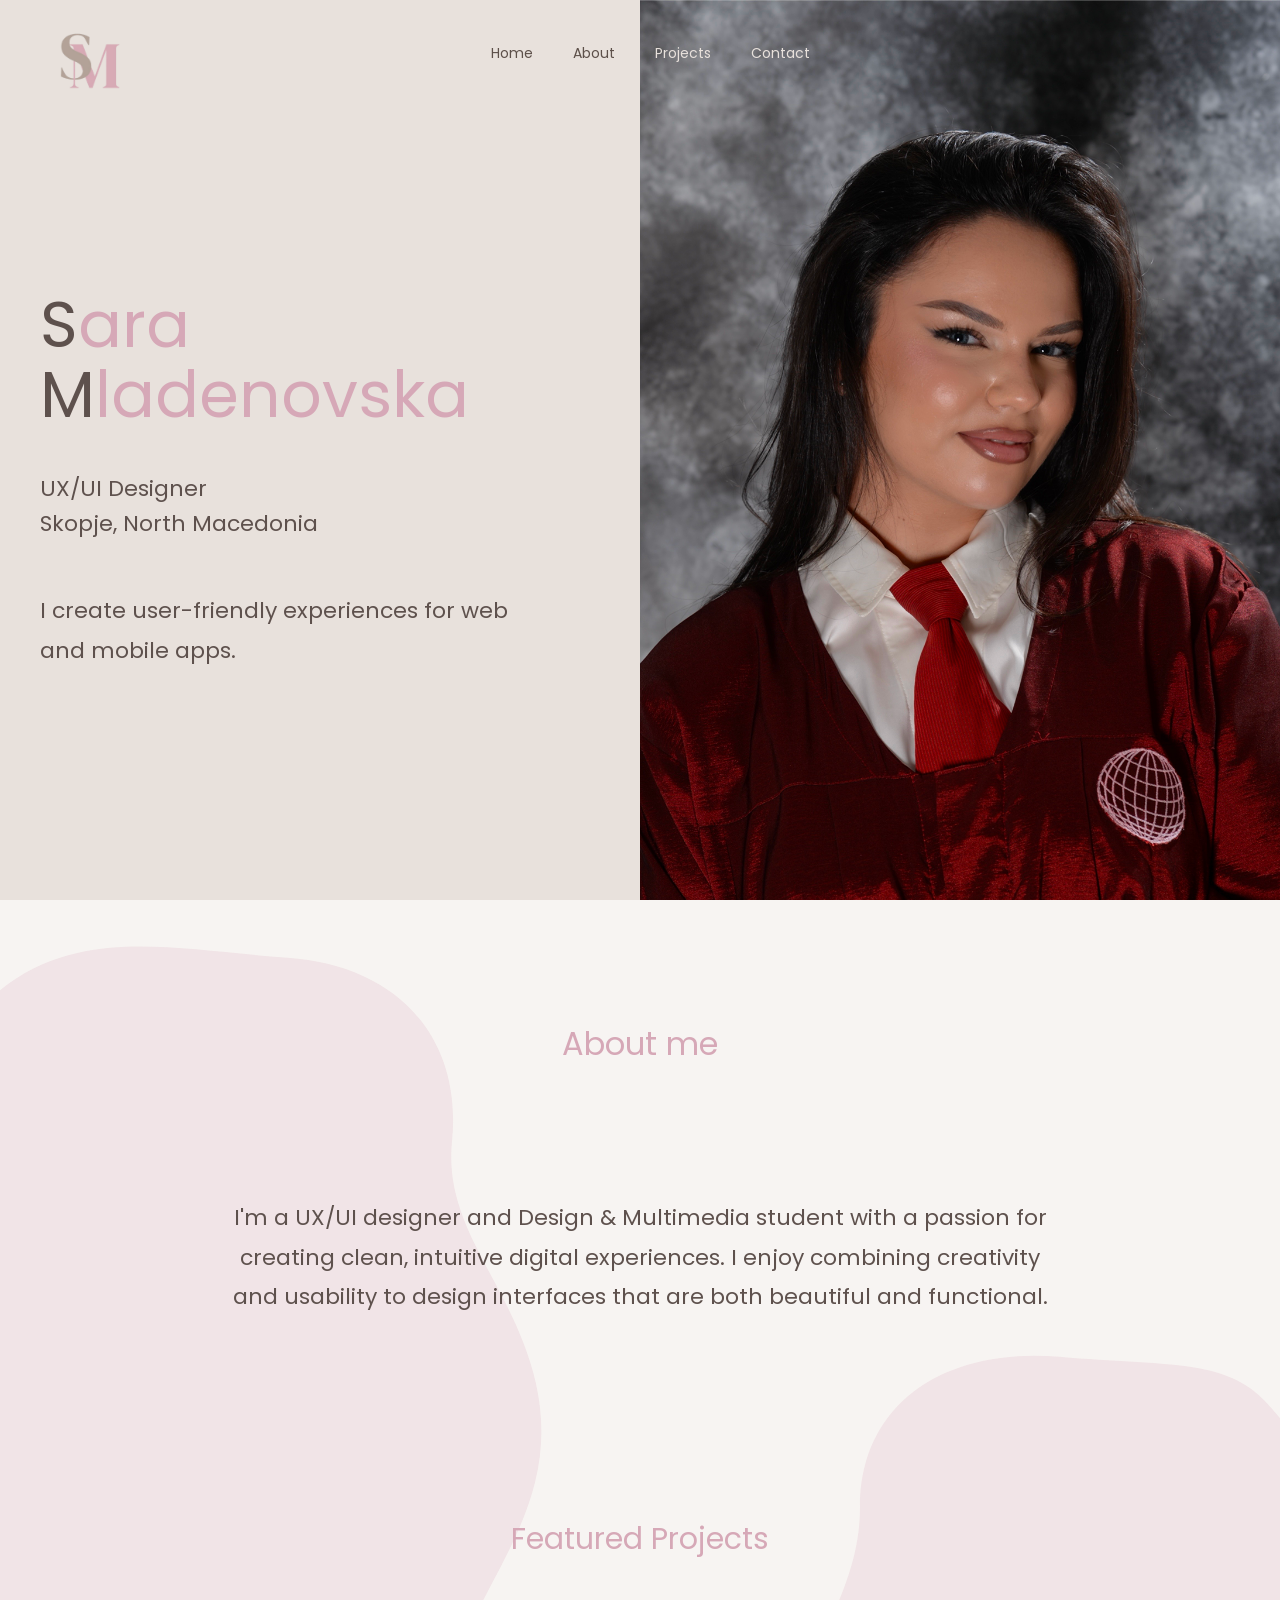
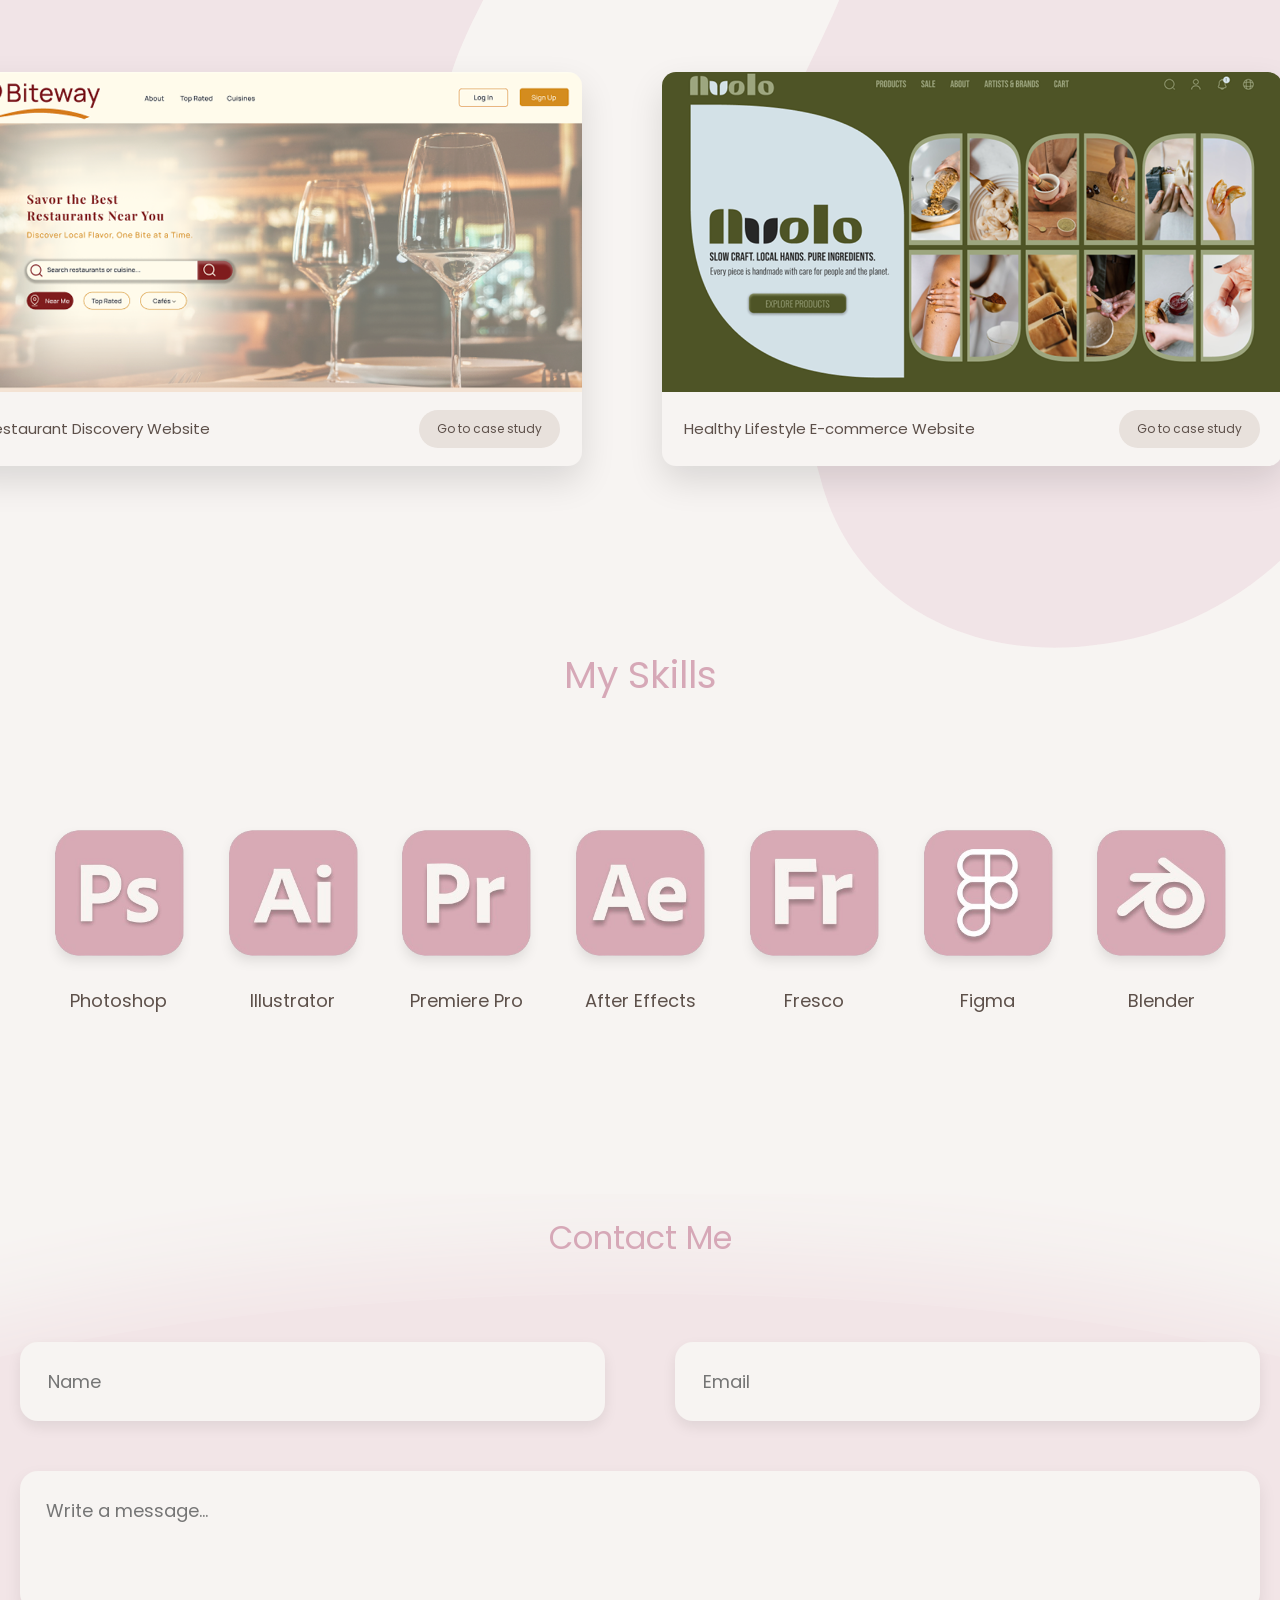
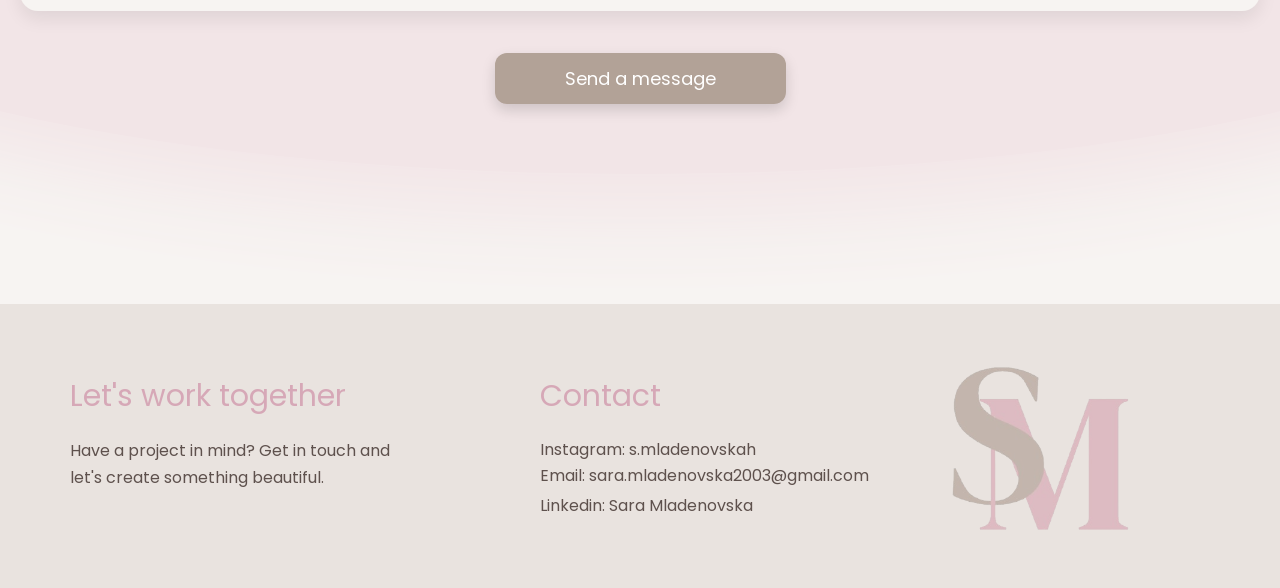
==== index.html @ 1fc526de "Initial commit" ====
<!DOCTYPE html>
<html lang="en">
    <head>
        <meta charset="UTF-8">
        <meta name="viewport" content="width=device-width, initial-scale=1.0">
        <link rel="icon" type="image/png" href="favicon/favicon-96x96.png" sizes="96x96" />
        <link rel="icon" type="image/svg+xml" href="favicon/favicon.svg" />
        <link rel="shortcut icon" href="favicon/favicon.ico" />
        <link rel="apple-touch-icon" sizes="180x180" href="favicon/apple-touch-icon.png" />
        <meta name="apple-mobile-web-app-title" content="MyWebSite" />
        <link rel="manifest" href="/site.webmanifest" />
        <title>Sara Mladenovska UX/UI</title>

        <link rel="stylesheet" href="style.css">
        <link rel="preconnect" href="https://fonts.googleapis.com">
        <link rel="preconnect" href="https://fonts.gstatic.com" crossorigin>
        <link href="https://fonts.googleapis.com/css2?family=Poppins:wght@400;600;700&display=swap" rel="stylesheet">

    </head>
    <body>

        <section class="hero" id="home">

<div class="hero-left">
    <header>
        <div class="logo">
            <img src="images/logo2.png">
        </div>

        <nav class="header-nav">
            <ul>
                <li><a href="#home">Home</a></li>
                <li><a href="#about">About</a></li>
                <li><a href="#projects" class="light">Projects</a></li>
                <li><a href="#contact" class="light">Contact</a></li>
            </ul>
        </nav>
    </header>

    <div class="hero-text">
        <h1><span class="initial">S</span>ara <span class="initial">M</span>ladenovska</h1>
        <p class="role">UX/UI Designer<br>Skopje, North Macedonia</p>
        <p class="description">
            I create user-friendly experiences
            for web and mobile apps.
        </p>
    </div>
</div>
        <div class="hero-right">
        <img src="images/Frame 11.png">
        </div>
    </section>

    <section class="about-section" id="about">
        <h2>About me</h2>
        <p>
            I'm a UX/UI designer and Design & Multimedia student with a passion for creating clean, intuitive digital experiences. I enjoy combining creativity and usability to design interfaces that are both beautiful and functional.
        </p>
    </section>

    <section class="projects-section" id="projects">
        <h2>Featured Projects</h2>
<div class="projects-slider">
    <div class="projects-viewport">
        <div class="projects-track">

            <div class="projects-card">
                <img src="images/biteaway.png" alt="Restaurant discovery website">
                <div class="projects-info">
                    <p>Restaurant Discovery Website</p>
                    <div class="projects-buttons">
                        <button><a href="casestudy-biteway.html">Go to case study</a></button>
                        
                    </div>
                </div>
            </div>

            <div class="projects-card">
                <img src="images/healthylifestyle.png" alt="Healthy lifestyle e-commerce website">
                <div class="projects-info">
                    <p>Healthy Lifestyle E-commerce Website</p>
                    <div class="projects-buttons">
                        <button><a href="casestudy-healthy.html">Go to case study</a></button>
                        
                    </div>
                </div>
            </div>

            <div class="projects-card">
                <img src="images/Frame 1171275568.png" alt="Digital wallet app">
                <div class="projects-info">
                    <p>Digital Wallet App</p>
                    <div class="projects-buttons">
                        <button><a href="casestudy-digital.html">Go to case study</a></button>
                        
                    </div>
                </div>
            </div>

            <div class="projects-card">
                <img src="images/jobhunt.png" alt="Restaurant discovery website">
                <div class="projects-info">
                    <p>Job Hunting and Hiring Website</p>
                    <div class="projects-buttons">
                        <button><a href="casestudy-jobhunting.html">Go to case study</a></button>
                        
                    </div>
                </div>
            </div>

            <div class="projects-card">
                <img src="images/Frame 1171275566 (1).png" alt="Healthy lifestyle e-commerce website">
                <div class="projects-info">
                    <p>Healthy Lifestyle E-commerce Website</p>
                    <div class="projects-buttons">
                        <button><a href="casestudy-pulsefit.html">Go to case study</a></button>
                        
                    </div>
                </div>
            </div>

        </div>
    </div>
</div>
    </section>

    <section class="skills-section">
    <h2>My Skills</h2>

    <div class="skills-grid">
        <div class="skill-item">
            <div class="skill-box">
                <img src="images/PS-removebg-preview.png" alt="Photoshop">
            </div>
            <p>Photoshop</p>
        </div>

        <div class="skill-item">
            <div class="skill-box">
                <img src="images/AI-removebg-preview.png" alt="Illustrator">
            </div>
            <p>Illustrator</p>
        </div>

        <div class="skill-item">
            <div class="skill-box">
                <img src="images/PR-removebg-preview.png" alt="Premiere Pro">
            </div>
            <p>Premiere Pro</p>
        </div>

        <div class="skill-item">
            <div class="skill-box">
                <img src="images/AE-removebg-preview.png" alt="After Effects">
            </div>
            <p>After Effects</p>
        </div>

        <div class="skill-item">
            <div class="skill-box">
                <img src="images/FR-removebg-preview.png" alt="Fresco">
            </div>
            <p>Fresco</p>
        </div>

        <div class="skill-item">
            <div class="skill-box">
                <img src="images/figma-removebg-preview.png" alt="Figma">
            </div>
            <p>Figma</p>
        </div>

        <div class="skill-item">
            <div class="skill-box">
                <img src="images/Blender-removebg-preview.png" alt="Blender">
            </div>
            <p>Blender</p>
        </div>
    </div>
</section>

<section class="contact-section" id="contact">
    <h2>Contact Me</h2>

    <form action="https://formspree.io/f/mreoldaq" method="POST" class="contact-container">
        
    <div class="contact-row">
        <input type="text" name="name" placeholder="Name" required>
        <input type="email" name="email" placeholder="Email" required>
    </div>

    <textarea name="message" placeholder="Write a message..." required></textarea>

    <button type="submit" class="contact-btn">Send a message</button>

</form>
</section>

    <footer id="contact">
    <div class="footer-content">

        <div class="footer-left">
            <h3>Let's work together</h3>
            <p>Have a project in mind? Get in touch and let's create something beautiful.</p>
        </div>

        <div class="footer-contact">
            <h3>Contact</h3>
            <a href="https://www.instagram.com/s.mladenovskah?igsh=M3diY2t3djBhc25x&utm_source=qr" target="_blank">Instagram: s.mladenovskah</a>
            <p>Email: sara.mladenovska2003@gmail.com</p>
            <a href="https://www.linkedin.com/in/sara-mladenovska-79897b3bb?utm_source=share_via&utm_content=profile&utm_medium=member_ios" target="_blank">Linkedin: Sara Mladenovska</a>
        </div>

        <div class="footer-logo">
            <img src="images/logo2.png">
        </div>

    </div>
    </footer>









    <script>
const viewport = document.querySelector('.projects-viewport');
const track = document.querySelector('.projects-track');

let isDragging = false;
let startX = 0;
let currentTranslate = 0;
let prevTranslate = 0;
let maxTranslate = 0;

function setSliderPosition() {
    track.style.transform = `translateX(${currentTranslate}px)`;
}

function updateMaxTranslate() {
    maxTranslate = viewport.offsetWidth - track.scrollWidth;
    if (maxTranslate > 0) maxTranslate = 0;
}

updateMaxTranslate();
window.addEventListener('resize', updateMaxTranslate);

viewport.addEventListener('mousedown', (e) => {
    isDragging = true;
    startX = e.clientX;
    viewport.style.cursor = 'grabbing';
    track.style.transition = 'none';
});

window.addEventListener('mousemove', (e) => {
    if (!isDragging) return;

    const currentX = e.clientX;
    const dragDistance = currentX - startX;
    currentTranslate = prevTranslate + dragDistance;

    if (currentTranslate > 0) currentTranslate = 0;
    if (currentTranslate < maxTranslate) currentTranslate = maxTranslate;

    setSliderPosition();
});

window.addEventListener('mouseup', () => {
    if (!isDragging) return;

    isDragging = false;
    prevTranslate = currentTranslate;
    viewport.style.cursor = 'grab';
    track.style.transition = 'transform 0.2s ease';
});

viewport.addEventListener('mouseleave', () => {
    if (!isDragging) return;

    isDragging = false;
    prevTranslate = currentTranslate;
    viewport.style.cursor = 'grab';
    track.style.transition = 'transform 0.2s ease';
});
</script>
</body>
</html>
---- style.css ----
* {
  margin: 0;
  padding: 0;
  box-sizing: border-box;
}

body {
  font-family: 'Poppins', sans-serif;
  min-height: 100vh;
  display: flex;
  flex-direction: column;
  overflow-x: hidden;
}

footer {
    margin-top: auto;
}

html {
    scroll-behavior: smooth;
}

.hero {
  display: flex;
  min-height: 100vh;
  position: relative;
}

.hero-left {
  width: 50%;
  background-color: #e8e1dc;
  padding: 30px 40px;
  display: flex;
  flex-direction: column;
}

.hero-right {
    width: 50%;
}

.hero-right img {
    width: 100%;
    height: 100%;
    object-fit: cover;
    display: block;
}

header {
  display: flex;
  align-items: center;
}

.logo img {
  width: 100px;
  height: auto;
  display: block;
  margin-top: -20px;
}

.header-nav {
  position: absolute;
  top: 40px;
  left: 50.8%;
  transform: translateX(-50%);
  z-index: 10;
}

.header-nav ul {
  list-style: none;
  display: flex;
  gap: 40px;
  margin: 0;
  padding: 0;
}

.header-nav a {
  position: relative;
  text-decoration: none;
  color: #5d504a;
  font-size: 14px;
  font-weight: 400;
  white-space: nowrap;
}

.header-nav a::after {
  content: "";
  position: absolute;
  left: 50%;
  bottom: -4px;
  width: 0;
  height: 2px;
  background: #5d504a;
  transition: all 0.3s ease;
  transform: translateX(-50%);
}

.header-nav a.light::after {
  background: #e8e1dc;
}

.header-nav a:hover::after {
  width: 100%;
}

.header-nav a.light {
    color: #e8e1dc;
}

.hero-text {
  margin-top: 180px;
  color: #d6a8b7;
}

.hero-text h1 {
  font-size: 64px;
  font-weight: 400;
  line-height: 1.1;
  margin-bottom: 40px;
}

.hero-text span {
  color: #5e514d;
}

.role {
  font-size: 22px;
  line-height: 1.6;
  margin-bottom: 50px;
  color: #5e514d;
}

.description {
  font-size: 22px;
  line-height: 1.8;
  max-width: 500px;
  color: #5e514d;
}

.hero-right {
  width: 50%;
}

.hero-right img {
  width: 100%;
  height: 100vh;
  object-fit: cover;
  display: block;
}





.about-section {
    background-color: #f7f4f2;
    padding: 120px 20px;
    text-align: center;
    position: relative;
    overflow: visible;
}

.about-section h2 {
    font-size: 32px;
    font-weight: 400;
    color: #d6a8b7;
    margin-bottom: 130px;
}

.about-section p {
    max-width: 850px;
    margin: auto;
    font-size: 22px;
    line-height: 1.8;
    color: #5e514d;
}









.projects-section {
    background-color: #f7f4f2;
    padding: 80px 20px 120px;
    text-align: center;
    position: relative;
    overflow: visible;
}

.projects-section h2 {
    font-size: 30px;
    font-weight: 400;
    color: #d6a8b7;
    margin-bottom: 110px;
}

.projects-section::before { 
    content: "";
    position: absolute;
    width: 700px;
    height: 950px;
    left: -140px;
    top: -500px;
    background: #efdfe3;
    opacity: 0.75;
    z-index: 0;

    clip-path: path("M 138 55 C 78 104, 34 214, 57 331 C 77 432, 28 536, 64 654 C 106 790, 218 904, 346 919 C 463 933, 557 848, 590 741 C 621 639, 703 569, 676 447 C 654 349, 583 293, 592 205 C 603 95, 531 28, 428 21 C 315 13, 220 -12, 138 55 Z");
}

.projects-section::after { 
    content: "";
    position: absolute;
    width: 750px;
    height: 950px;
    right: -180px;
    top: -100px;
    background: #efdfe3;
    opacity: 0.7;
    z-index: 0;

    clip-path: path("M 562 72 C 620 138, 680 238, 660 360 C 640 470, 700 560, 660 690 C 610 820, 500 900, 370 910 C 250 920, 140 860, 110 740 C 80 630, 30 550, 60 430 C 90 320, 150 260, 150 170 C 150 70, 230 10, 350 20 C 460 30, 520 20, 562 72 Z");
}

.projects-slider {
    width: 100%;
    display: flex;
    justify-content: center;
}

.projects-viewport {
    width: 1400px;
    overflow: visible;
    cursor: grab;
    user-select: none;
}

.projects-viewport:active {
    cursor: grabbing;
}

.projects-track {
    display: flex;
    gap: 80px;
    transition: transform 0.2s ease;
}

.projects-card {
    flex: 0 0 620px;
    background: #f7f4f2;
    border-radius: 14px;
    overflow: hidden;
    box-shadow: 0 15px 35px rgba(0, 0, 0, 0.12);
    text-align: left;
    transition: transform 0.35s ease, box-shadow 0.35s ease;
}

.projects-card:hover {
    transform: translateY(-12px) scale(1.02);
    box-shadow: 0 25px 55px rgba(0, 0, 0, 0.18);
}

.projects-card img {
    width: 100%;
    height: 320px;
    object-fit: cover;
    display: block;
    pointer-events: none;
    user-select: none;
    -webkit-user-drag: none;
}

.projects-info {
    padding: 18px 22px;
    display: flex;
    justify-content: space-between;
    align-items: center;
    gap: 20px;
}

.projects-info p {
    color: #5d504a;
    font-size: 15px;
    flex: 1;
}

.projects-buttons {
    display: flex;
    gap: 14px;
    flex-shrink: 0;
}

.projects-buttons button {
    border: none;
    padding: 10px 18px;
    border-radius: 24px;
    background: #e8e1dc;
    font-size: 12px;
    cursor: pointer;
    color: #5d504a;
    font-family: 'Poppins', sans-serif;
    transition: 0.2s ease;
}

.projects-buttons button:hover {
    transform: translateY(-2px);
    box-shadow: 0 8px 18px rgba(0, 0, 0, 0.12);
}

.projects-buttons a {
  text-decoration: none;
  color: #5d504a;
}





.skills-section {
    background-color: #f7f4f2;
    text-align: center;
    padding: 100px 20px 160px;
}

.skills-section h2 {
    font-size: 38px;
    font-weight: 400;
    color: #d6a8b7;
    margin-bottom: 130px;
    margin-top: -40px;
}

.skills-grid {
    display: flex;
    justify-content: space-evenly;
    width: 100%;
    max-width: 1400px;
    margin: 0 auto;
}

.skill-item {
    width: 150px;
    display: flex;
    flex-direction: column;
    align-items: center;
}

.skill-box {
    width: 120px;
    height: 120px;
    background-color: #d8aebb;
    border-radius: 14px;
    display: flex;
    justify-content: center;
    align-items: center;
    box-shadow: 0 6px 14px rgba(0, 0, 0, 0.12);
    margin-bottom: 14px;
    transition: transform 0.2s ease, box-shadow 0.2s ease;
}

.skill-box img {
    width: 220px;
    height: 220px;
    object-fit: contain;
}

.skill-item p {
    padding: 20px;
    font-size: 18px;
    color: #5d504a;
    margin: 0;
    white-space: nowrap;
}

.skill-box:hover {
    transform: translateY(-4px);
    box-shadow: 0 10px 18px rgba(0, 0, 0, 0.18);
}



.contact-section {
    background: #f7f4f2;
    text-align: center;
    padding: 20px 20px 200px;
    position: relative;
    overflow: hidden;
}


.contact-section h2 {
    font-size: 32px;
    font-weight: 400;
    color: #d6a8b7;
    margin-bottom: 80px;
}


.contact-container {
    max-width: 1300px;
    margin: 0 auto;
}


.contact-row {
    display: flex;
    gap: 70px;
    margin-bottom: 50px;
}


.contact-row input {
    flex: 1;
    padding: 26px 28px;
    border-radius: 18px;
    border: none;
    background: #f7f4f2;
    font-size: 18px;
    font-family: inherit;
    box-shadow: 0 6px 14px rgba(0, 0, 0, 0.08);
    outline: none;
}


.contact-container textarea {
    width: 100%;
    height: 140px;
    padding: 26px;
    border-radius: 18px;
    border: none;
    background: #f7f4f2;
    font-size: 18px;
    font-family: inherit;
    resize: none;
    box-shadow: 0 8px 18px rgba(0, 0, 0, 0.08);
    margin-bottom: 35px;
    outline: none;
}


.contact-btn {
    font-family: 'Poppins', sans-serif;
    background: #b2a297;
    color: white;
    border: none;
    padding: 12px 70px;
    border-radius: 12px;
    font-size: 18px;
    cursor: pointer;
    box-shadow: 0 6px 14px rgba(0, 0, 0, 0.15);
    transition: 0.2s ease;
}


.contact-btn:hover {
    transform: translateY(-2px);
    box-shadow: 0 10px 20px rgba(0, 0, 0, 0.2);
}

.contact-container,
.contact-section h2 {
    position: relative;
    z-index: 1;
}

.contact-section::before {
    content: "";
    position: absolute;
    width: 1900px;
    height: 480px;
    background: #efd8de;
    border-radius: 50%;
    top: 100px;
    left: 50%;
    transform: translateX(-50%);
    opacity: 0.5;
    z-index: 0;

    box-shadow: 0 0 80px 40px #efd8de;
}





footer {
  background: #e9e3df;
  padding: 70px 0;
  position: relative;
  overflow: hidden;
}

.footer-content {
  width: min(900px, 100%);
  margin-left: 70px;
  display: flex;
  gap: 140px;
  align-items: flex-start;
}

.footer-left {
  max-width: 330px;
}

.footer-contact {
  max-width: 340px;
}
.footer-contact a {
  color: #5e514d;
  text-decoration: none;
  display: inline-block;
  transition: transform 0.2s ease, color 0.2s ease;
}

.footer-contact a:hover {
  transform: scale(1.08);
  color: #d6a8b7;
}

footer h3 {
  color: #d6a8b7;
  font-size: 30px;
  font-weight: 400;
  margin-bottom: 18px;
}

footer p {
  color: #5e514d;
  font-size: 16px;
  line-height: 1.7;
  margin-bottom: 4px;
}

.footer-logo {
  position: absolute;
  right: 90px;
  top: 50%;
  transform: translateY(-50%);
  opacity: 0.7;
}

.footer-logo img {
  width: 300px;
  display: block;
}

.about-section h2,
.about-section p,
.projects-section h2,
.projects-slider {
  position: relative;
  z-index: 2;
}


/* responsive */

@media (max-width: 992px) {
  .hero {
    flex-direction: column;
  }

  .hero-left,
  .hero-right {
    width: 100%;
  }

  .hero-right img {
    height: auto;
  }

  .header-nav {
    position: static;
    transform: none;
    margin-left: auto;
  }

  .header-nav a.light {
    color: #5d504a;
  }

  .header-nav a.light::after {
    background: #5d504a;
  }

  header {
    justify-content: space-between;
    flex-wrap: wrap;
    gap: 20px;
  }

  .hero-text {
    margin-top: 100px;
  }

  .hero-text h1 {
    font-size: 42px;
  }

  .role,
  .description {
    font-size: 18px;
  }

  .projects-card {
    width: 100%;
    max-width: 620px;
  }

  .footer-content {
    margin-left: 20px;
    margin-right: 20px;
    gap: 40px;
    flex-direction: column;
  }

  .footer-logo {
    position: static;
    transform: none;
  }

  .footer-logo img {
    width: 180px;
  }
}





/* CASE STUDY PAGE */

.case-page {
  background: #f3efec;
}

.case-study-page {
  width: 100%;
  max-width: 10000px;
  margin: 0 auto;
  padding: 30px 20px 90px;
  text-align: center;
}

.case-top-logo {
  display: flex;
  justify-content: flex-start;
  margin-top: -30px;
  padding-left: 1px;
  padding-bottom: 1px;
}

.case-top-logo img {
  width: 100px;
  height: auto;
  display: block;
}

.case-page-title {
  font-size: 42px;
  font-weight: 400;
  color: #d6a8b7;
  margin-bottom: 45px;
}

.case-nav {
  display: flex;
  justify-content: space-between;
  align-items: center;
  margin-right: 225px;
  margin-left: 225px;
  margin-bottom: 50px;
  gap: 20px;
}

.case-nav:has(.case-nav-btn:only-child) {
  justify-content: center;
}

.case-nav-btn {
  display: inline-block;
  min-width: 150px;
  padding: 12px 26px;
  border-radius: 10px;
  background: #e7bfc9;
  color: white;
  text-decoration: none;
  font-size: 14px;
  box-shadow: 0 6px 14px rgba(0, 0, 0, 0.12);
  transition: transform 0.2s ease, box-shadow 0.2s ease;
}

.case-nav-btn:hover {
  transform: translateY(-2px);
  box-shadow: 0 10px 18px rgba(0, 0, 0, 0.16);
}

.case-image-section {
  position: relative;
  overflow: visible;
  display: flex;
  justify-content: center;
  margin-bottom: 55px;
  padding: 40px 0;
}

.case-image-section::before {
  content: "";
  position: absolute;
  width: 1600px;
  height: 1000px;
  background: #efd8de;
  border-radius: 50%;
  top: 50%;
  left: 50%;
  transform: translate(-50%, -50%);
  opacity: 0.7;
  z-index: 0;
  box-shadow: 0 0 80px 40px #efd8de;
}

.case-study-image {
  position: relative;
  z-index: 2;
  width: 100%;
  max-width: 1030px;
  height: auto;
  display: block;
  border-radius: 4px;
  box-shadow: 0 18px 40px rgba(0, 0, 0, 0.14);
}

.case-prototype-wrap {
  display: flex;
  justify-content: center;
  margin-bottom: 90px;
}

.case-prototype-btn {
  display: inline-block;
  padding: 14px 34px;
  border-radius: 10px;
  background: #bcaea5;
  color: white;
  text-decoration: none;
  font-size: 16px;
  box-shadow: 0 6px 14px rgba(0, 0, 0, 0.14);
  transition: transform 0.2s ease, box-shadow 0.2s ease;
}

.case-prototype-btn:hover {
  transform: translateY(-2px);
  box-shadow: 0 10px 18px rgba(0, 0, 0, 0.18);
}

@media (max-width: 992px) {
  .case-page-title {
    font-size: 32px;
    margin-bottom: 35px;
  }

  .case-nav {
    flex-direction: column;
    align-items: stretch;
    margin-left: 0;
    margin-right: 0;
  }

  .case-nav-btn {
    width: 100%;
    text-align: center;
  }

  .case-prototype-btn {
    width: 100%;
    max-width: 320px;
    text-align: center;
  }

  .case-study-page {
    padding: 20px 16px 70px;
  }

  .case-top-logo {
    padding-left: 0;
    margin-top: 0;
    margin-bottom: 16px;
  }

  .case-top-logo img {
    width: 58px;
  }

  .case-image-section::before {
    width: 900px;
    height: 320px;
  }

.pulse-fit .case-nav {
  display: flex;
  justify-content: center;
}

.pulse-fit .case-nav-btn {
  margin: 0 auto;
}
}
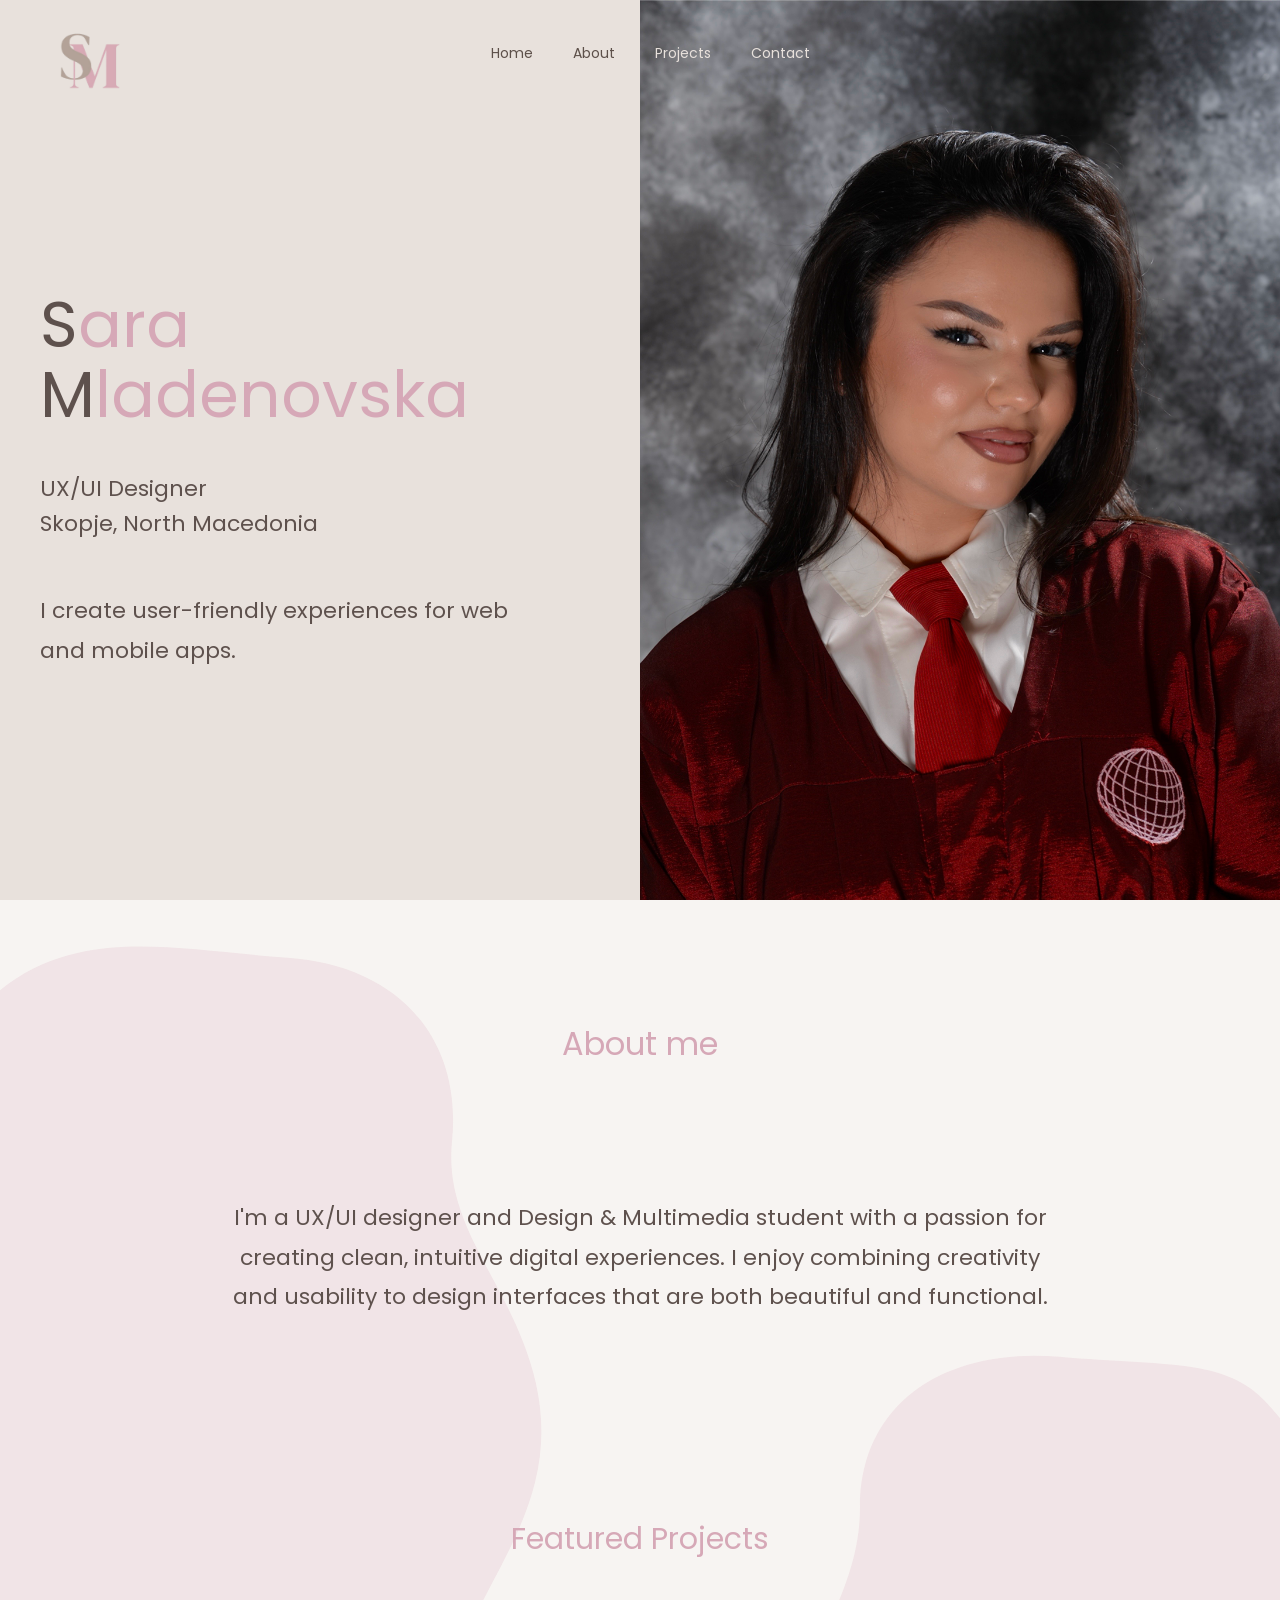
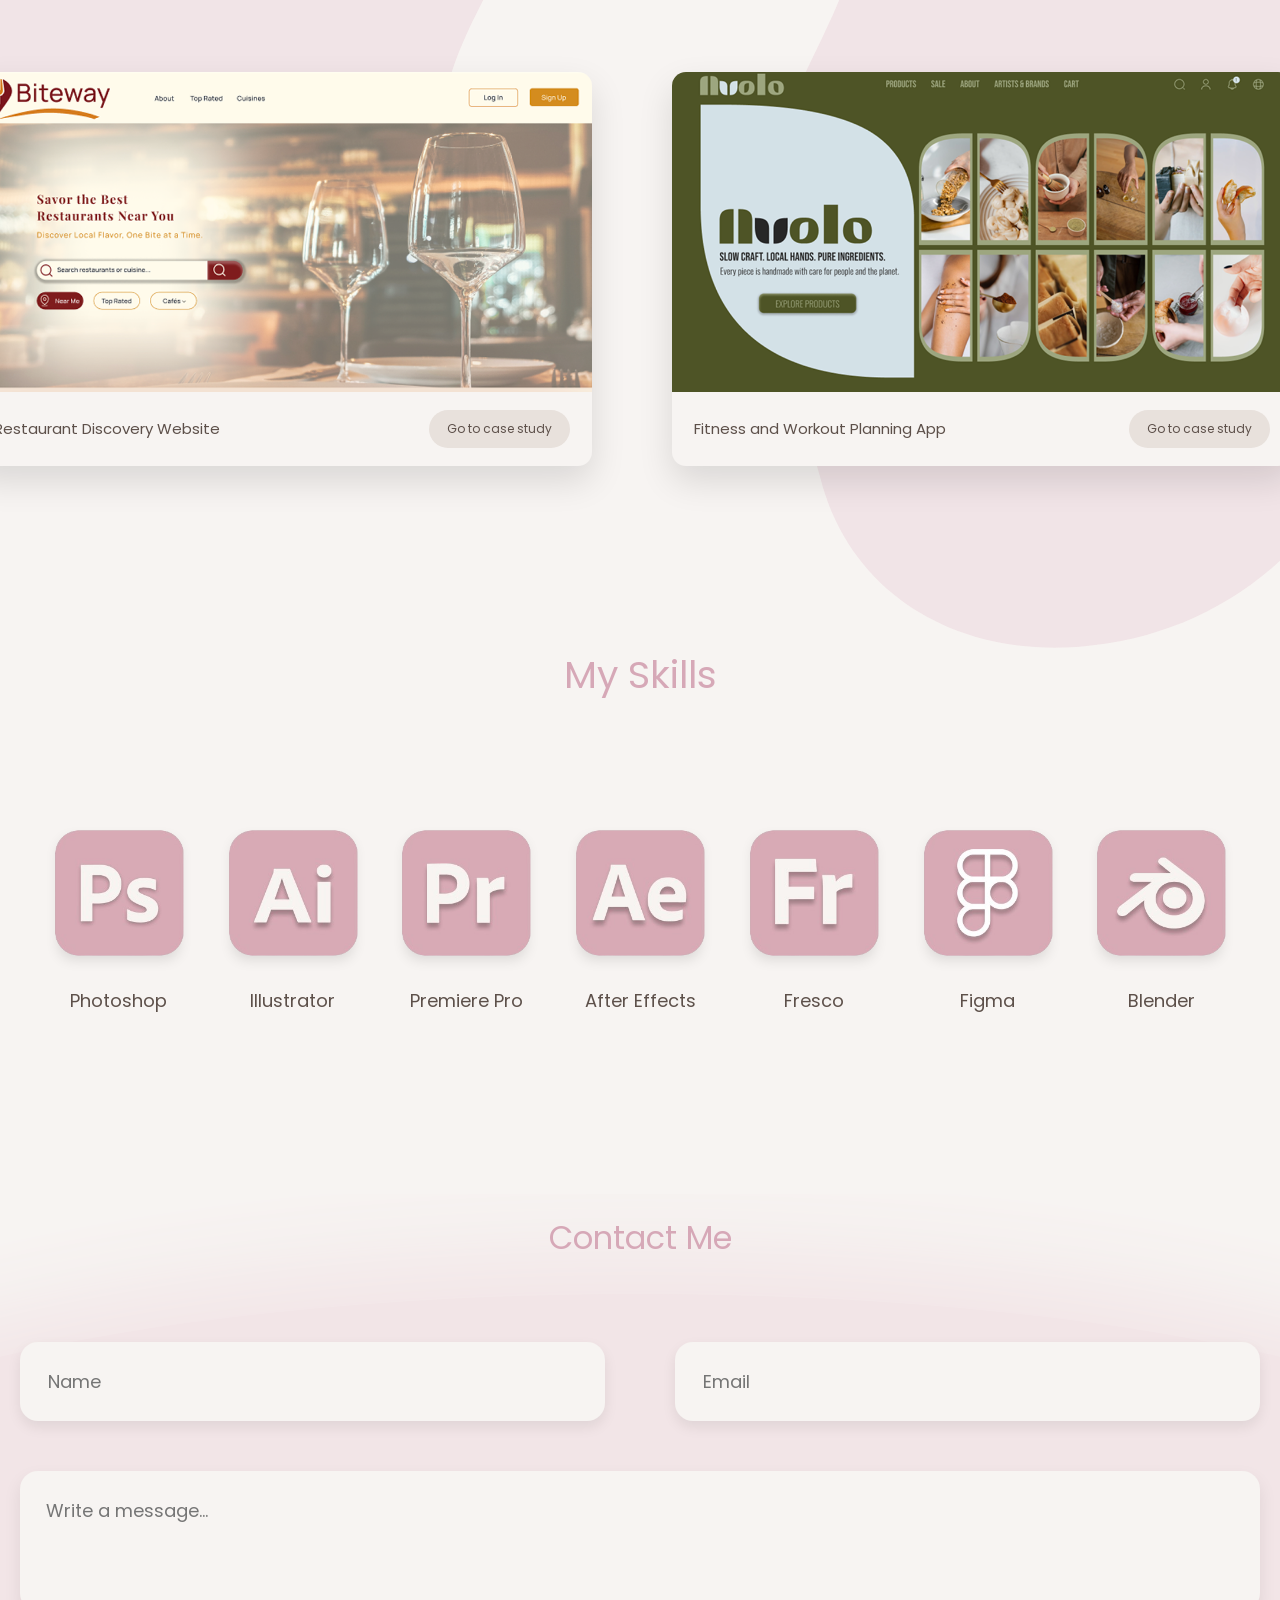
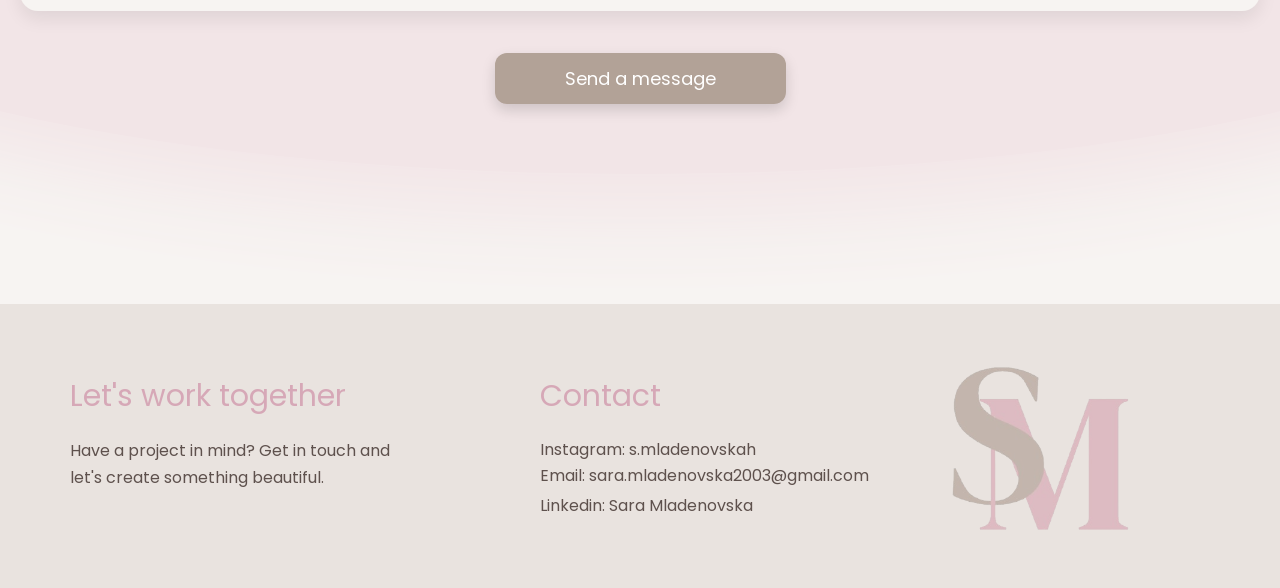
==== commit 9534eb94: "Update index.html" ====
--- a/index.html
+++ b/index.html
@@ -78,7 +78,7 @@
             <div class="projects-card">
                 <img src="images/healthylifestyle.png" alt="Healthy lifestyle e-commerce website">
                 <div class="projects-info">
-                    <p>Healthy Lifestyle E-commerce Website</p>
+                    <p>Fitness and Workout Planning App</p>
                     <div class="projects-buttons">
                         <button><a href="casestudy-healthy.html">Go to case study</a></button>
                         
--- a/style.css
+++ b/style.css
@@ -11,6 +11,7 @@
   flex-direction: column;
   overflow-x: hidden;
 }
+
 
 footer {
     margin-top: auto;
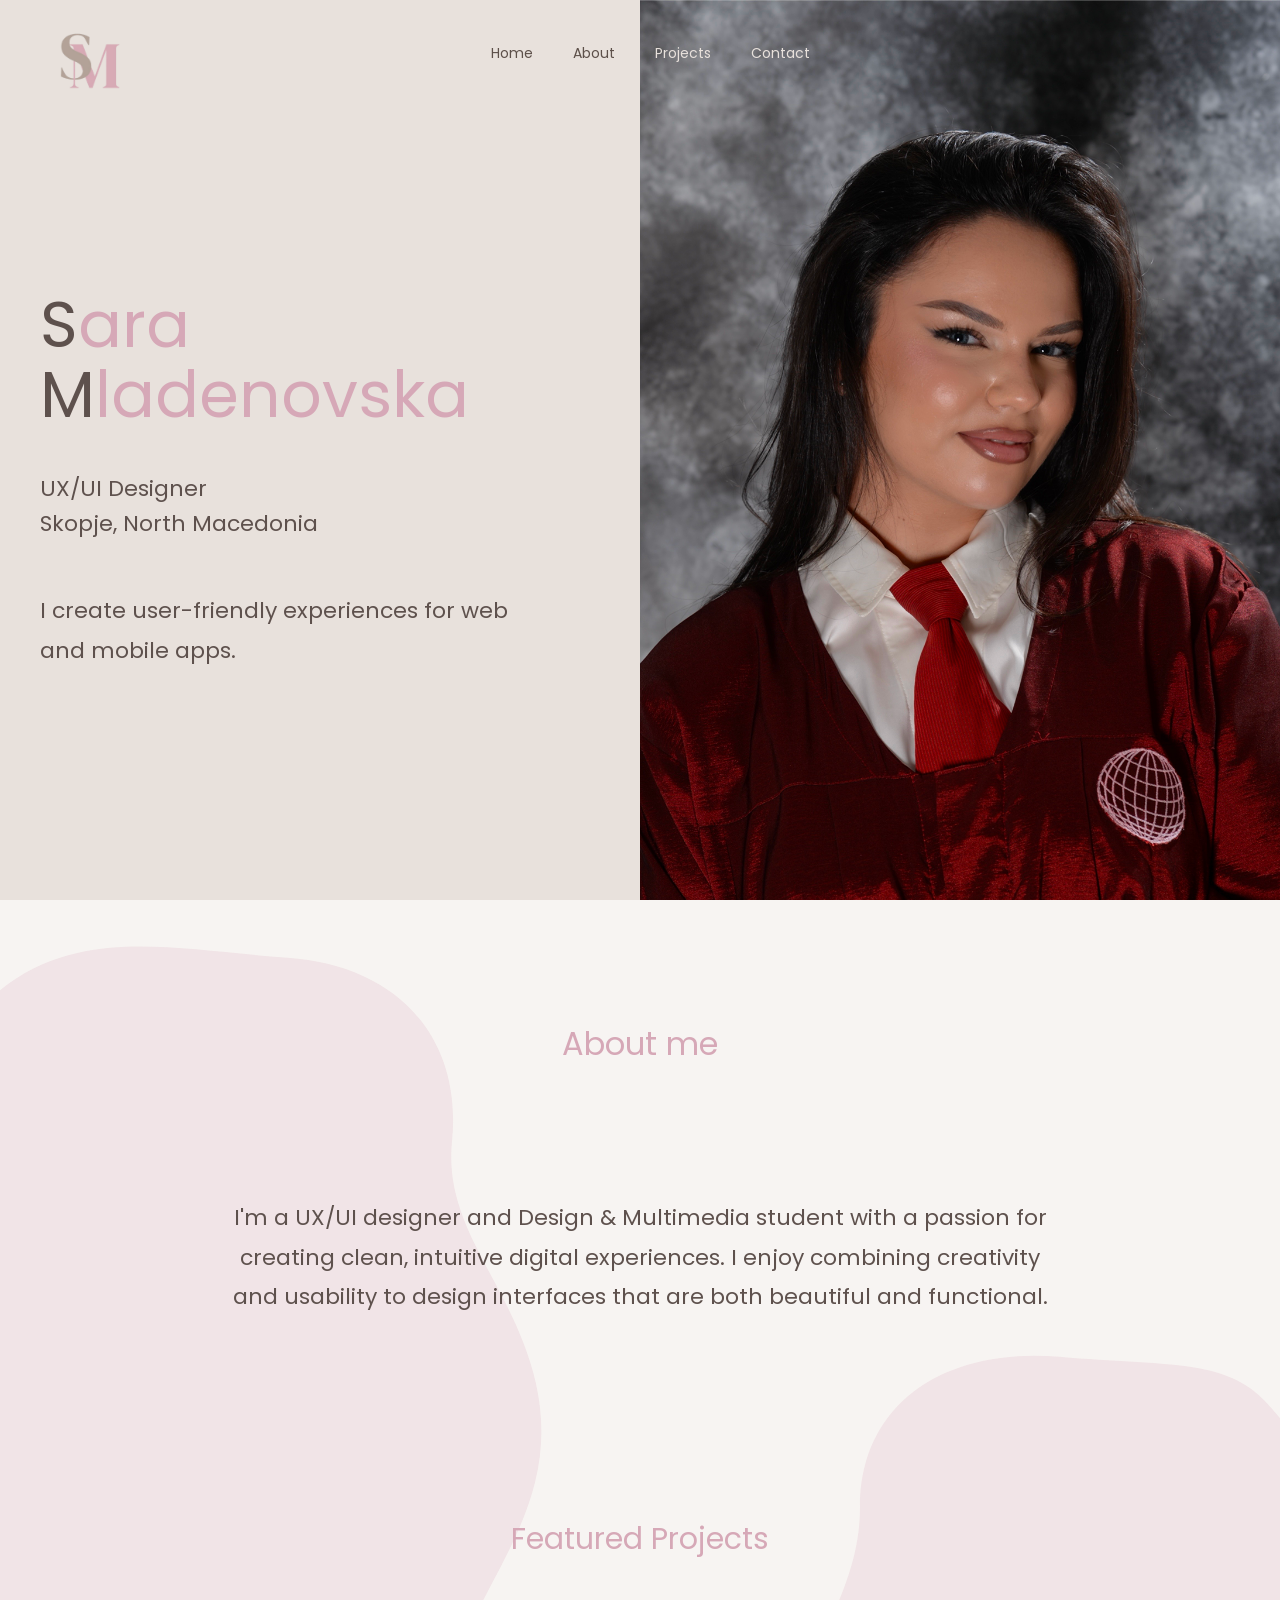
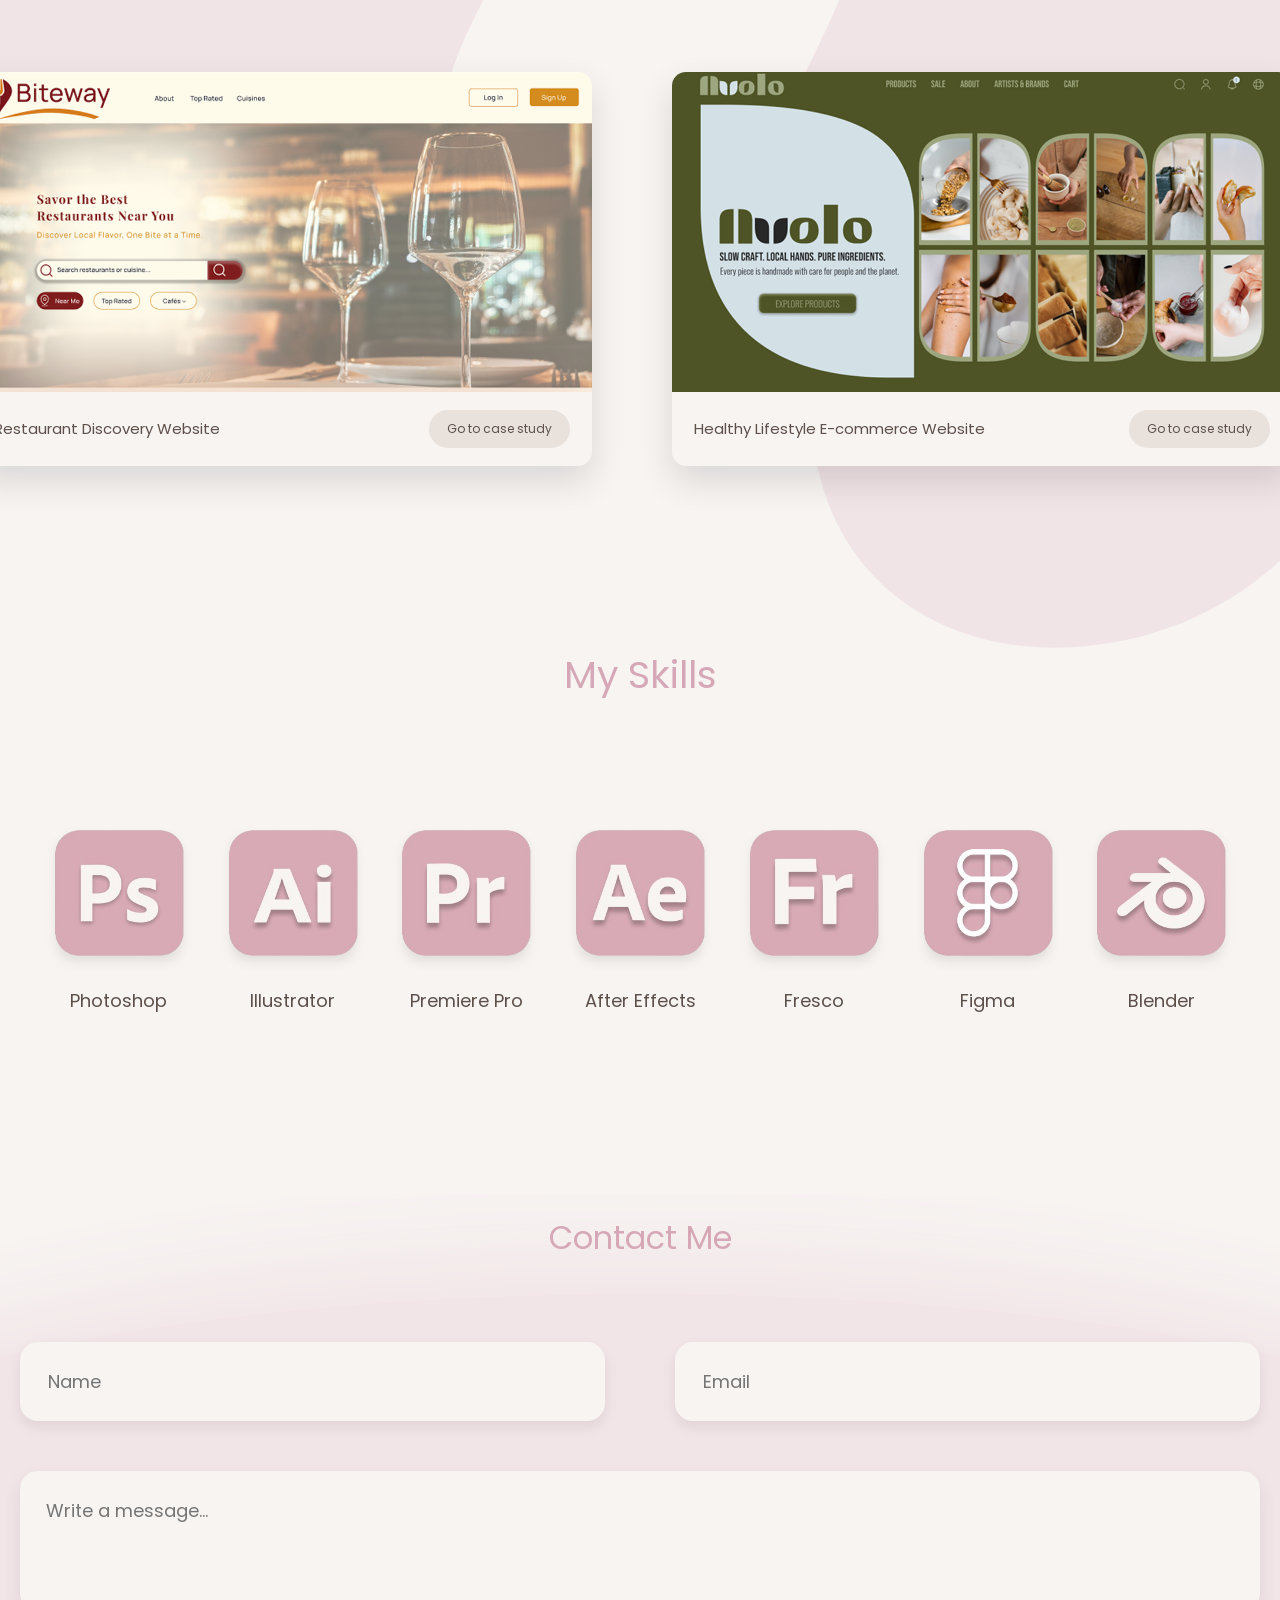
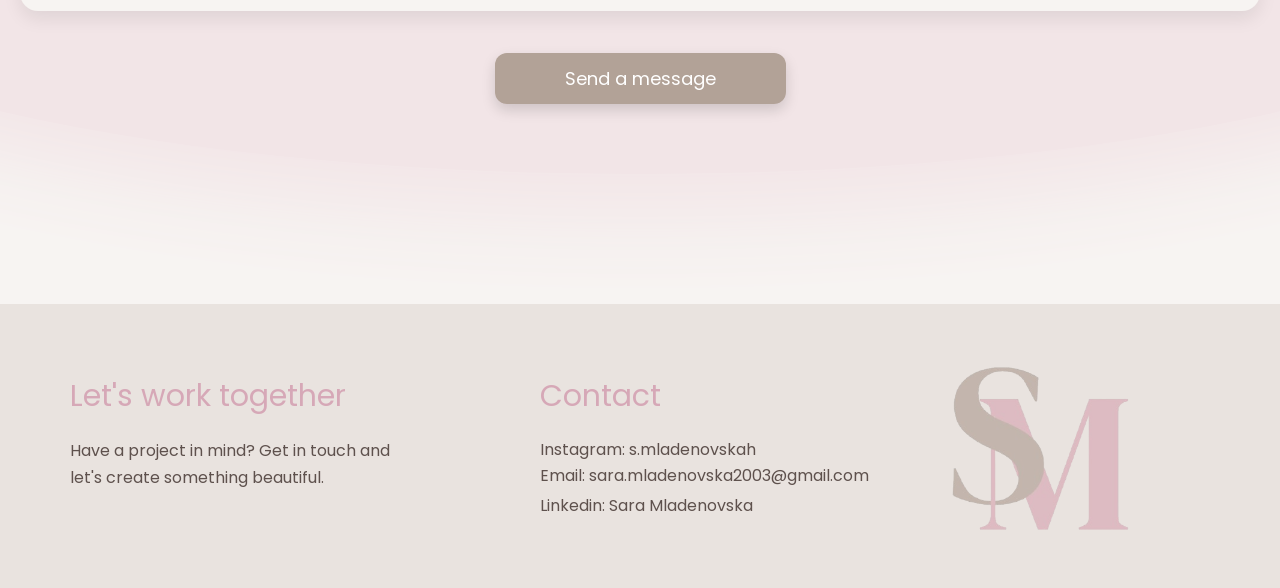
==== commit 9f0de047: "Update index.html" ====
--- a/index.html
+++ b/index.html
@@ -78,40 +78,40 @@
             <div class="projects-card">
                 <img src="images/healthylifestyle.png" alt="Healthy lifestyle e-commerce website">
                 <div class="projects-info">
+                    <p>Healthy Lifestyle E-commerce Website</p>
+                    <div class="projects-buttons">
+                        <button><a href="casestudy-healthy.html">Go to case study</a></button>
+                        
+                    </div>
+                </div>
+            </div>
+
+            <div class="projects-card">
+                <img src="images/Frame 1171275568.png" alt="Digital wallet app">
+                <div class="projects-info">
+                    <p>Digital Wallet App</p>
+                    <div class="projects-buttons">
+                        <button><a href="casestudy-digital.html">Go to case study</a></button>
+                        
+                    </div>
+                </div>
+            </div>
+
+            <div class="projects-card">
+                <img src="images/jobhunt.png" alt="Restaurant discovery website">
+                <div class="projects-info">
+                    <p>Job Hunting and Hiring Website</p>
+                    <div class="projects-buttons">
+                        <button><a href="casestudy-jobhunting.html">Go to case study</a></button>
+                        
+                    </div>
+                </div>
+            </div>
+
+            <div class="projects-card">
+                <img src="images/Frame 1171275566 (1).png" alt="Healthy lifestyle e-commerce website">
+                <div class="projects-info">
                     <p>Fitness and Workout Planning App</p>
-                    <div class="projects-buttons">
-                        <button><a href="casestudy-healthy.html">Go to case study</a></button>
-                        
-                    </div>
-                </div>
-            </div>
-
-            <div class="projects-card">
-                <img src="images/Frame 1171275568.png" alt="Digital wallet app">
-                <div class="projects-info">
-                    <p>Digital Wallet App</p>
-                    <div class="projects-buttons">
-                        <button><a href="casestudy-digital.html">Go to case study</a></button>
-                        
-                    </div>
-                </div>
-            </div>
-
-            <div class="projects-card">
-                <img src="images/jobhunt.png" alt="Restaurant discovery website">
-                <div class="projects-info">
-                    <p>Job Hunting and Hiring Website</p>
-                    <div class="projects-buttons">
-                        <button><a href="casestudy-jobhunting.html">Go to case study</a></button>
-                        
-                    </div>
-                </div>
-            </div>
-
-            <div class="projects-card">
-                <img src="images/Frame 1171275566 (1).png" alt="Healthy lifestyle e-commerce website">
-                <div class="projects-info">
-                    <p>Healthy Lifestyle E-commerce Website</p>
                     <div class="projects-buttons">
                         <button><a href="casestudy-pulsefit.html">Go to case study</a></button>
                         
